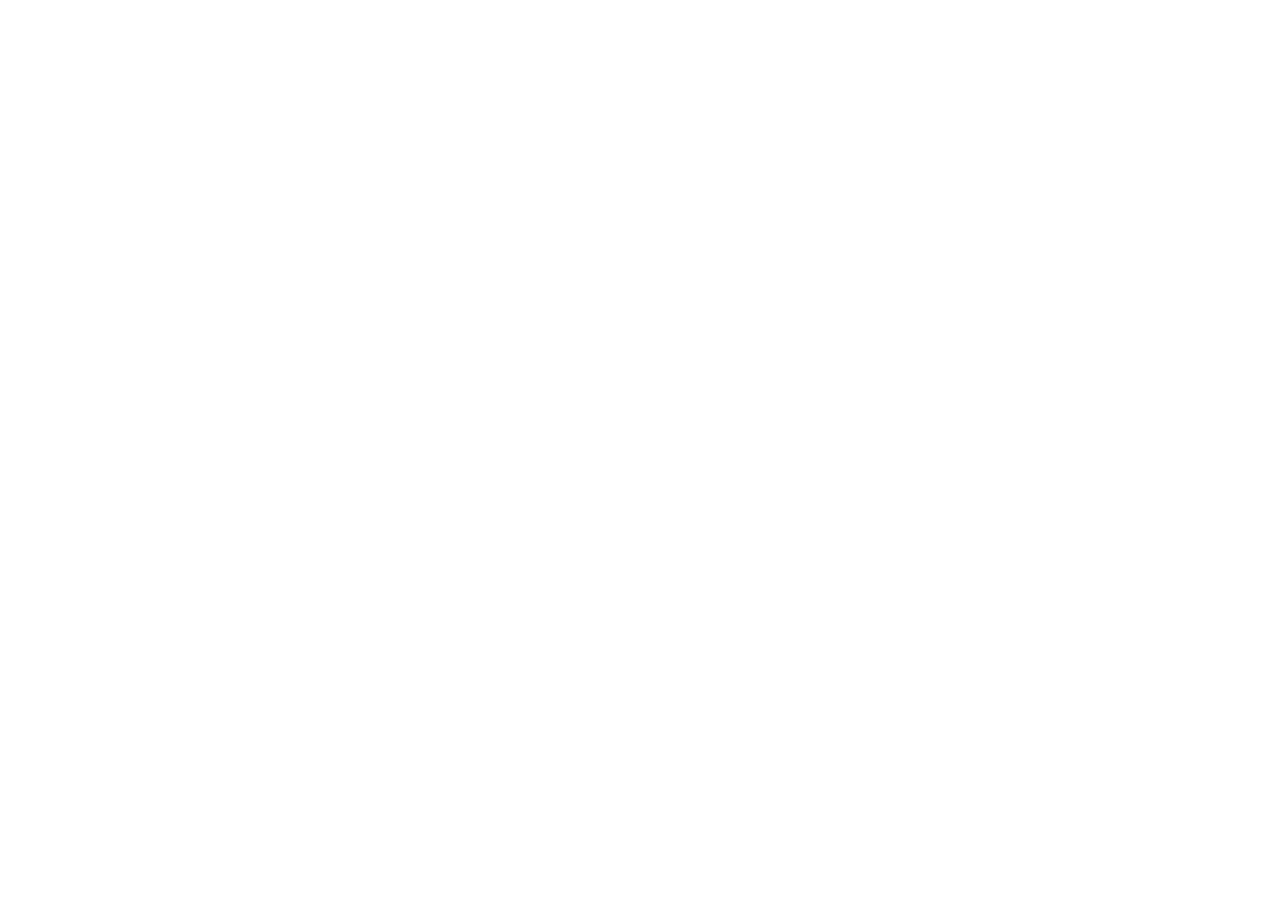
==== catalogKitchen.html @ 43ab839f "adaptiv" ====
<!DOCTYPE html>
<html lang="ru">
<head>
    <meta charset="UTF-8">
    <meta name="viewport" content="width=device-width, initial-scale=1.0">
    <title>Готовые кухни</title>
</head>
<body>
    
</body>
</html>
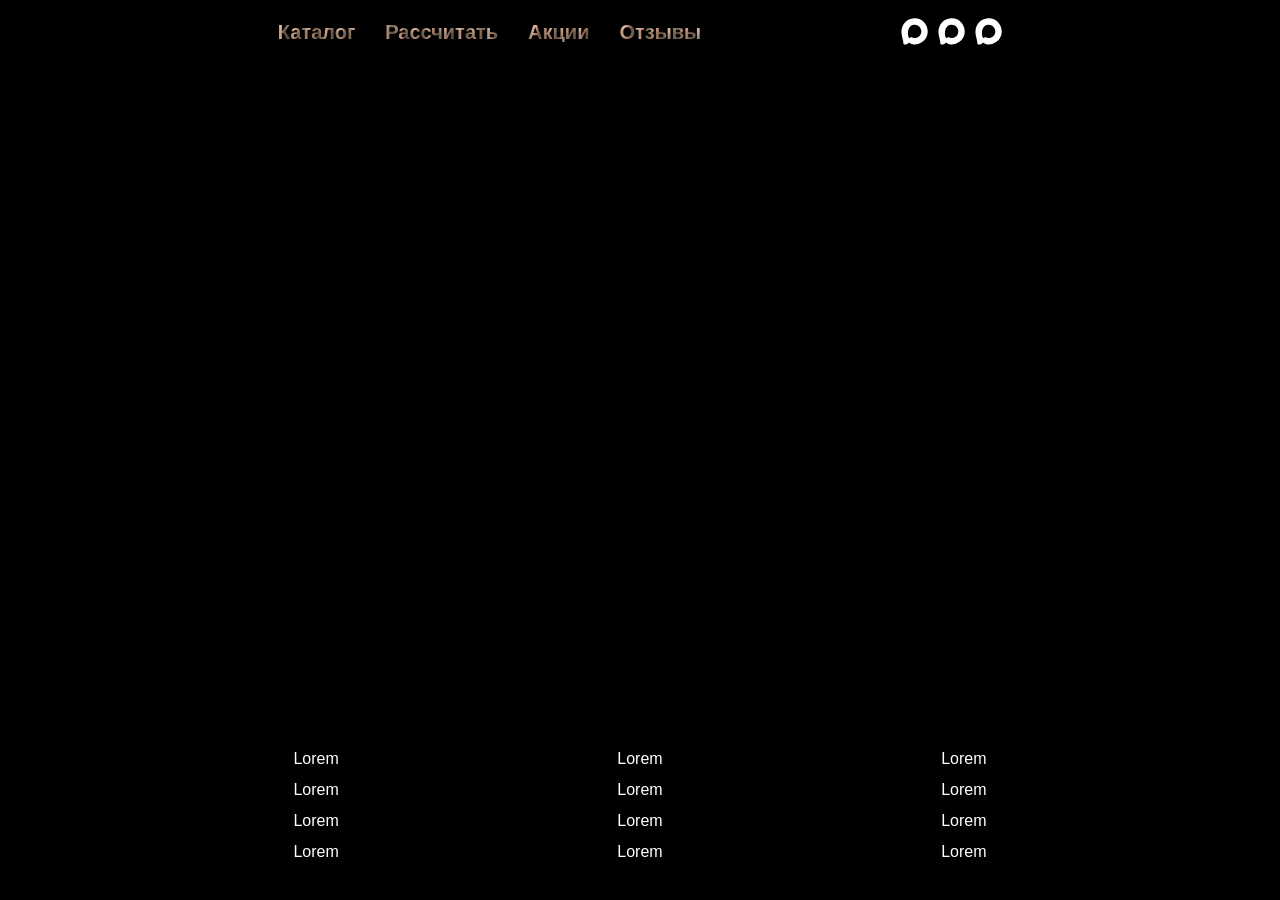
==== commit 25e2c4fb: "page" ====
--- a/catalogKitchen.html
+++ b/catalogKitchen.html
@@ -1,11 +1,72 @@
 <!DOCTYPE html>
 <html lang="ru">
+
 <head>
     <meta charset="UTF-8">
     <meta name="viewport" content="width=device-width, initial-scale=1.0">
+    <link rel="stylesheet" href="css/reset.css">
+    <link rel="stylesheet" href="css/header.css">
+    <link rel="stylesheet" href="css/catalog-page.css">
+    <link rel="stylesheet" href="css/footer.css">
+
     <title>Готовые кухни</title>
 </head>
-<body>
-    
+
+<body class="body">
+    <div class="wrapper">
+        <header class="header">
+            <div class="container">
+                <div class="header__wrapper">
+                    <nav class="nav">
+                        <ul class="nav__anchor">
+                            <li class="anchor__item"><a class="anchor__item-link" href="#">Каталог</a></li>
+                            <li class="anchor__item"><a class="anchor__item-link" href="#">Рассчитать</a></li>
+                            <li class="anchor__item"><a class="anchor__item-link" href="#">Акции</a></li>
+                            <li class="anchor__item"><a class="anchor__item-link" href="#">Отзывы</a></li>
+                        </ul>
+                        <a class="burger-icon" href="#">
+                            <span></span>
+                        </a>
+                        <ul class="nav__list">
+                            <li class="nav__list-item"><a class="nav__list-link" href="#"><img class="nav__icon"
+                                        src="img/logo/Max_logo.svg" alt="МАХ"></a></li>
+                            <li class="nav__list-item"><a class="nav__list-link" href="#"><img class="nav__icon"
+                                        src="img/logo/Max_logo.svg" alt="МАХ"></a></li>
+                            <li class="nav__list-item"><a class="nav__list-link" href="#"><img class="nav__icon"
+                                        src="img/logo/Max_logo.svg" alt="МАХ"></a></li>
+                        </ul>
+                    </nav>
+                </div>
+            </div>
+        </header>
+        <main class="main"></main>
+        <footer class="footer">
+            <div class="container">
+                <div class="footer__wrapper">
+                    <ul class="footer__list">
+                        <li class="footer__list-item">Lorem</li>
+                        <li class="footer__list-item">Lorem</li>
+                        <li class="footer__list-item">Lorem</li>
+                        <li class="footer__list-item">Lorem</li>
+                    </ul>
+                    <ul class="footer__list">
+                        <li class="footer__list-item">Lorem</li>
+                        <li class="footer__list-item">Lorem</li>
+                        <li class="footer__list-item">Lorem</li>
+                        <li class="footer__list-item">Lorem</li>
+                    </ul>
+                    <ul class="footer__list">
+                        <li class="footer__list-item">Lorem</li>
+                        <li class="footer__list-item">Lorem</li>
+                        <li class="footer__list-item">Lorem</li>
+                        <li class="footer__list-item">Lorem</li>
+                    </ul>
+                </div>
+            </div>
+        </footer>
+    </div>
+
+    <script src="JS/catalog-page.js"></script>
 </body>
+
 </html>
--- a/css/header.css
+++ b/css/header.css
@@ -0,0 +1,74 @@
+.header {
+    width: 100%;
+    height: auto;
+    font-family: "Montserrat", sans-serif;
+}
+
+
+.header__wrapper {
+    padding: 18px;
+}
+
+.nav {
+    display: flex;
+    flex-direction: row;
+    align-items: center;
+    justify-content: center;
+    gap: 100px;
+
+}
+
+.nav__anchor {
+    display: flex;
+    flex-direction: row;
+    justify-content: center;
+    align-items: center;
+    gap: 30px;
+    font-size: 20px;
+    font-weight: 600;
+    color: transparent;
+    background-clip: text;
+    -webkit-background-clip: text;
+    background-image: repeating-linear-gradient(90deg, rgb(219, 196, 174) 0px, rgb(245 184 154) 3px, rgb(207 165 136 / 82%) 6px, rgb(137 115 95) 10px, rgb(233, 189, 158) 15px);
+    text-shadow: 3px 3px 5px rgba(0, 0, 0, 0.6);
+}
+
+.anchor__item {}
+
+.anchor__item-link {}
+
+.nav__text {
+    font-size: 25px;
+    font-weight: 600;
+    color: transparent;
+    background-clip: text;
+    -webkit-background-clip: text;
+    background-image: repeating-linear-gradient(90deg, rgb(219, 196, 174) 0px, rgb(245 184 154) 3px, rgb(207 165 136 / 82%) 6px, rgb(137 115 95) 10px, rgb(233, 189, 158) 15px);
+    text-shadow: 3px 3px 5px rgba(0, 0, 0, 0.6);
+}
+
+.nav__town {
+    font-size: 20px;
+    font-weight: 600;
+    color: transparent;
+    background-clip: text;
+    -webkit-background-clip: text;
+    background-image: repeating-linear-gradient(90deg, rgb(219, 196, 174) 0px, rgb(245 184 154) 3px, rgb(207 165 136 / 82%) 6px, rgb(137 115 95) 10px, rgb(233, 189, 158) 15px);
+    text-shadow: 3px 3px 5px rgba(0, 0, 0, 0.6);
+}
+
+
+.nav__list {
+    display: flex;
+    flex-direction: row;
+    gap: 10px;
+
+}
+
+.nav__list-item {}
+
+.nav__list-link {}
+
+.nav__icon {
+    width: 27px;
+}
--- a/css/catalog-page.css
+++ b/css/catalog-page.css
@@ -0,0 +1,25 @@
+.body {
+    background:black;
+}
+
+.wrapper {
+    min-height: 100vh;
+    width: 100%;
+    overflow: hidden;
+    display: flex;
+    flex-direction: column;
+}
+
+.container {
+    width: 100%;
+    max-width: 1150px;
+    margin: 0 auto;
+}
+
+.main {
+    flex: 1 1 auto;
+    display: flex;
+    flex-direction: column;
+}
+/* ============================= */
+
--- a/css/footer.css
+++ b/css/footer.css
@@ -0,0 +1,23 @@
+.footer {
+    color: white;
+    font-family: "Montserrat", sans-serif;
+    font-weight: 300;
+    letter-spacing: 10%;
+}
+
+.footer__wrapper {
+    display: flex;
+    flex-direction: row;
+    justify-content: space-evenly;
+    align-items: center;
+    gap: 50px;
+    padding: 40px 0 40px 0;
+}
+
+.footer__list {
+    display: flex;
+    flex-direction: column;
+    gap: 15px;
+}
+
+.footer__list-item {}
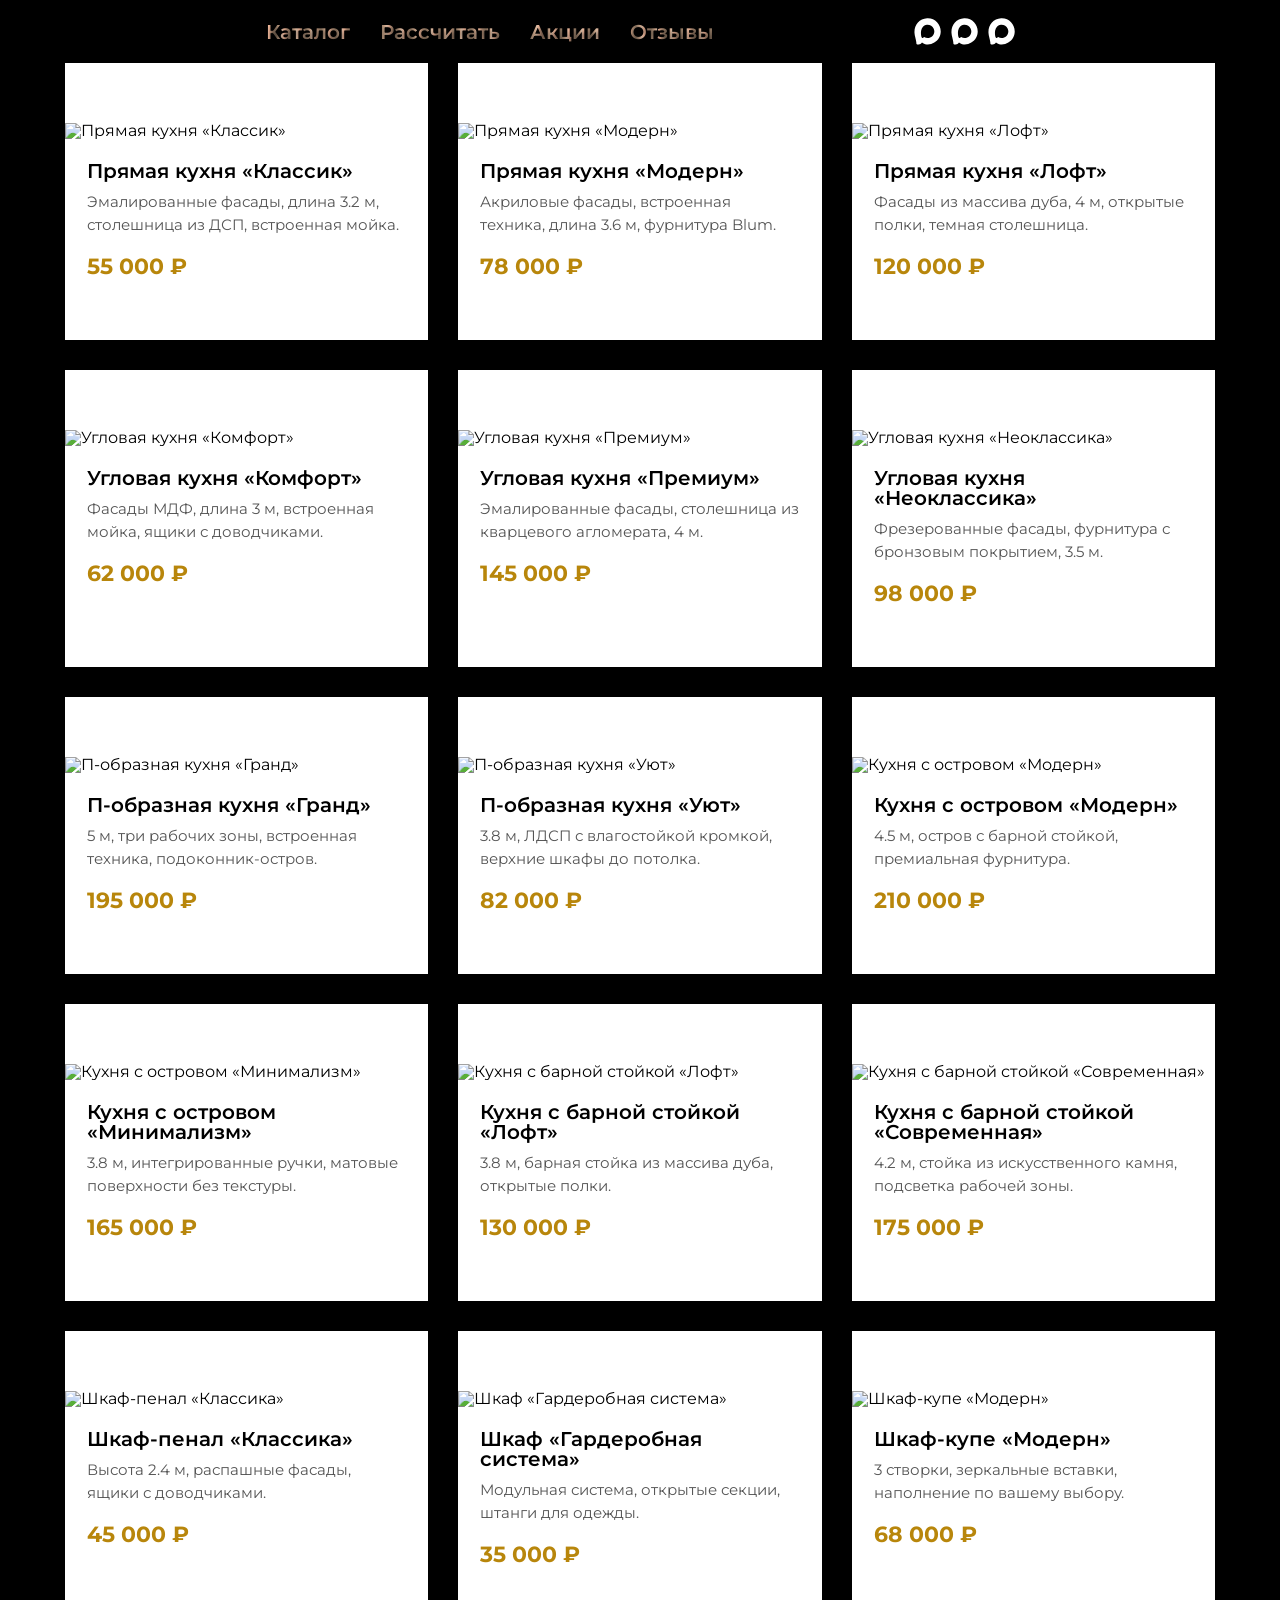
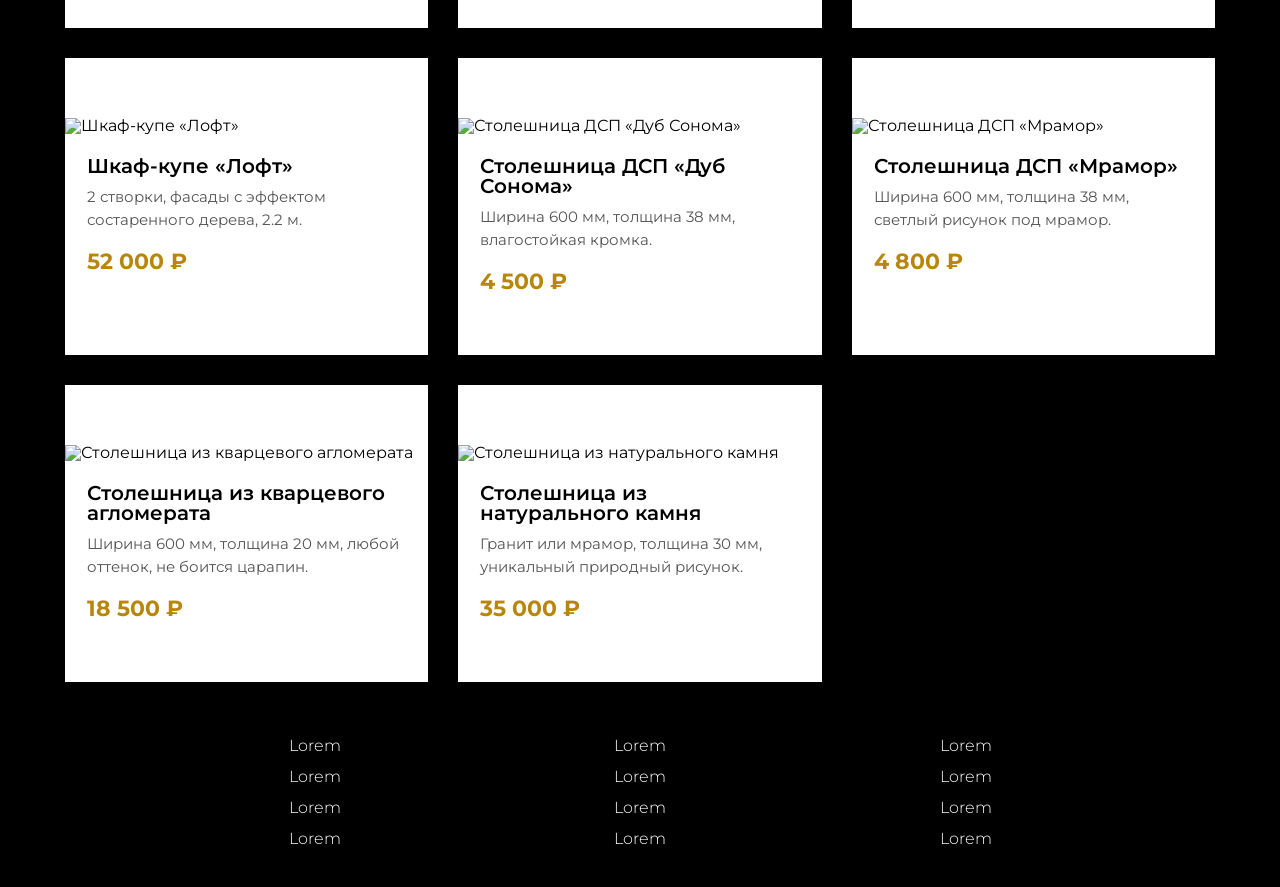
==== commit c04ce4ce: "render" ====
--- a/catalogKitchen.html
+++ b/catalogKitchen.html
@@ -8,7 +8,18 @@
     <link rel="stylesheet" href="css/header.css">
     <link rel="stylesheet" href="css/catalog-page.css">
     <link rel="stylesheet" href="css/footer.css">
-
+    <link rel="preconnect" href="https://fonts.googleapis.com">
+    <link rel="preconnect" href="https://fonts.gstatic.com" crossorigin>
+    <link href="https://fonts.googleapis.com/css2?family=Montserrat:ital,wght@0,100..900;1,100..900&display=swap"
+        rel="stylesheet">
+    <!-- ------------------------------------------ -->
+    <link
+        href="https://fonts.googleapis.com/css2?family=Cormorant+Garamond:ital,wght@0,300..700;1,300..700&display=swap"
+        rel="stylesheet">
+    <!-- ------------------------------------------ -->
+    <link
+        href="https://fonts.googleapis.com/css2?family=Ubuntu:ital,wght@0,300;0,400;0,500;0,700;1,300;1,400;1,500;1,700&display=swap"
+        rel="stylesheet">
     <title>Готовые кухни</title>
 </head>
 
@@ -39,7 +50,19 @@
                 </div>
             </div>
         </header>
-        <main class="main"></main>
+        <!-- =============================== -->
+        <main class="main">
+            <section class="hero">
+                <div class="container">
+                    <div class="hero__wrapper" id="heroWrapper">
+                    </div>
+                </div>
+            </section>
+            <div class="catalog__back">
+                <a href="index.html" class="catalog__back-link">← Вернуться на главную</a>
+            </div>
+        </main>
+        <!-- =============================== -->
         <footer class="footer">
             <div class="container">
                 <div class="footer__wrapper">
@@ -66,6 +89,7 @@
         </footer>
     </div>
 
+    <script src="JS/catalog-data.js"></script>
     <script src="JS/catalog-page.js"></script>
 </body>
 
--- a/css/catalog-page.css
+++ b/css/catalog-page.css
@@ -1,5 +1,5 @@
 .body {
-    background:black;
+    background: black;
 }
 
 .wrapper {
@@ -21,5 +21,56 @@
     display: flex;
     flex-direction: column;
 }
+
+.catalog__card {
+    padding: 60px 0 40px;
+    background: #fff;
+    flex: 1;
+    font-family: "Montserrat", sans-serif;
+}
+
 /* ============================= */
 
+.hero__wrapper {
+    display: grid;
+    grid-template-columns: repeat(3, 1fr); /* 3 колонки на десктопе */
+    gap: 30px;
+    height: 100%;
+}
+
+.catalog__card-body {
+    padding: 22px;
+    display: flex;
+    flex-direction: column;
+    flex: 1; /* Чтобы все карточки были одинаковой высоты */
+}
+
+.catalog__card-title {
+    font-size: 20px;
+    font-weight: 600;
+    margin-bottom: 10px;
+}
+
+.catalog__card-desc {
+    font-size: 15px;
+    color: #555;
+    line-height: 1.5;
+    margin-bottom: 20px;
+    flex: 1; /* Прижимает цену к низу */
+}
+
+.catalog__card-price {
+    font-size: 22px;
+    font-weight: 700;
+    color: #b8860b; /* Золотистый цвет */
+    margin-top: auto;
+}
+
+/* Заглушка, если нет товаров */
+.catalog__empty {
+    grid-column: 1 / -1;
+    text-align: center;
+    font-size: 20px;
+    color: #888;
+    padding: 40px 0;
+}
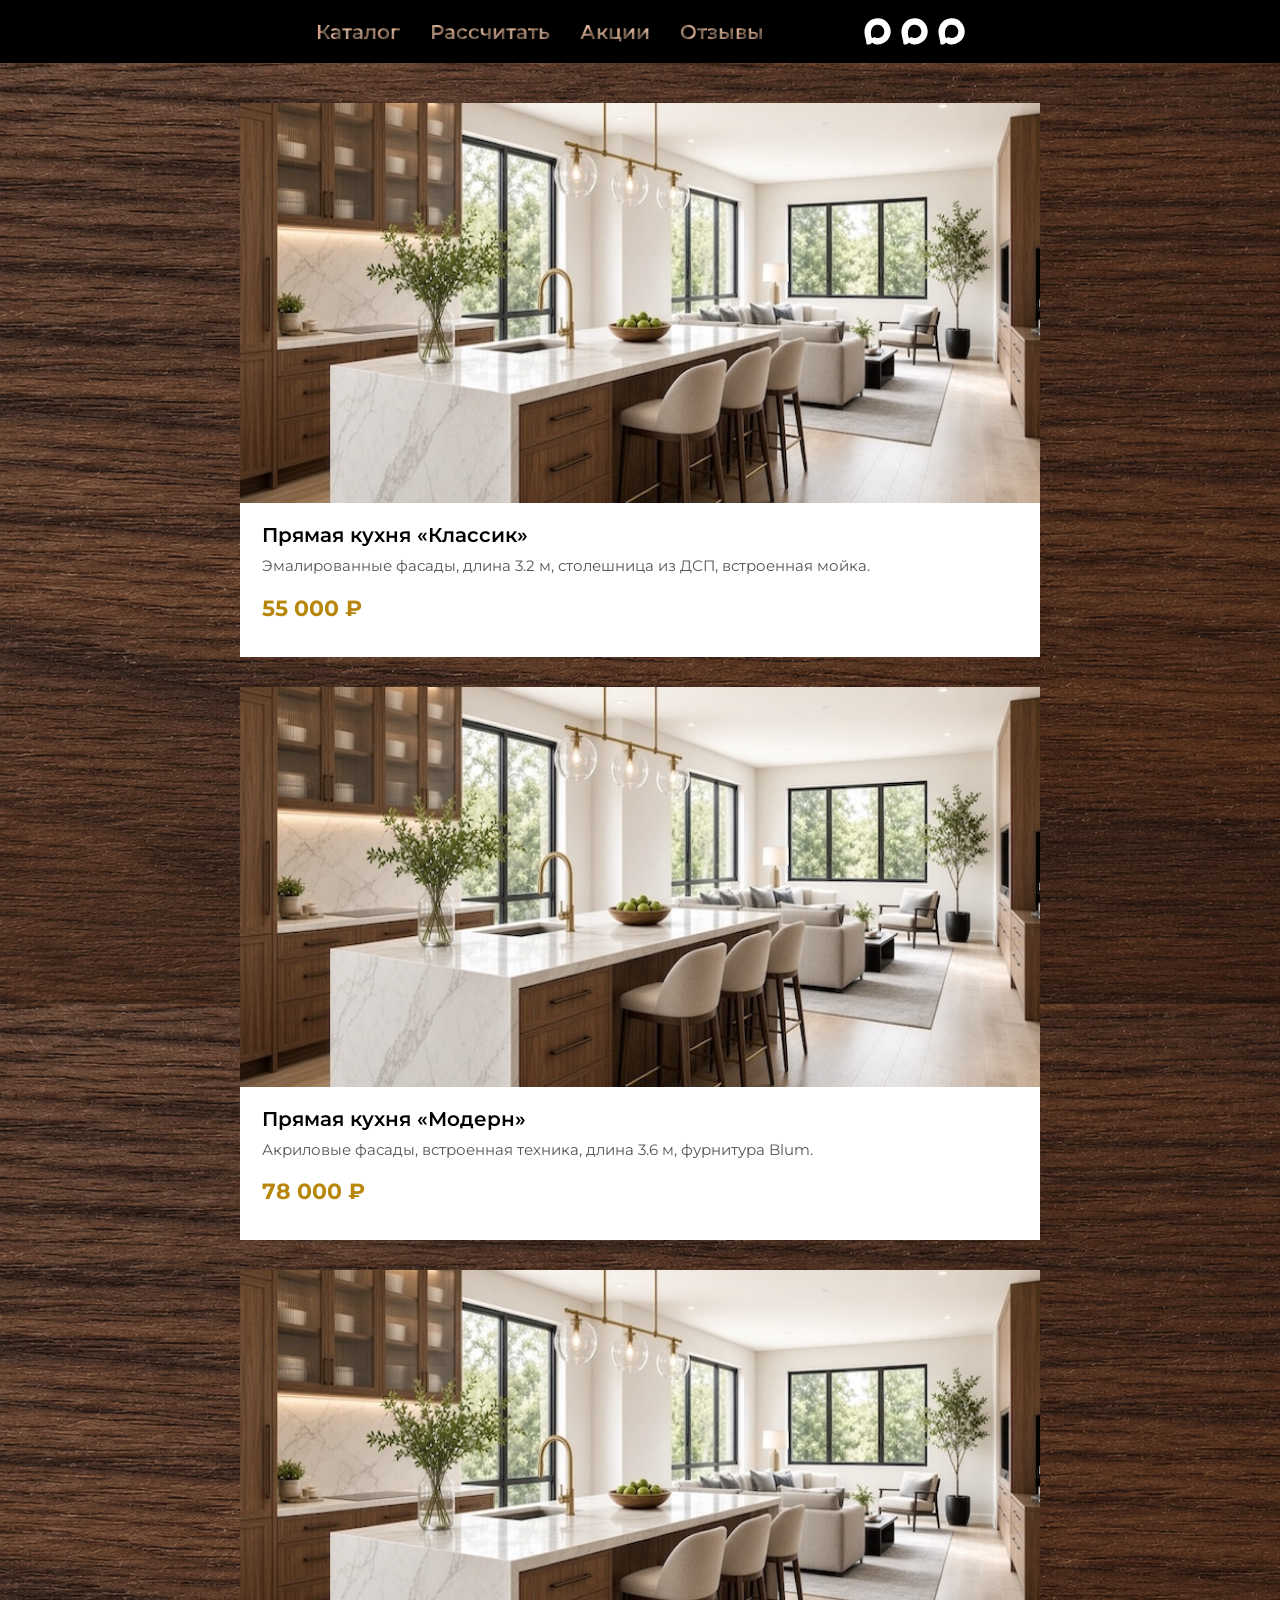
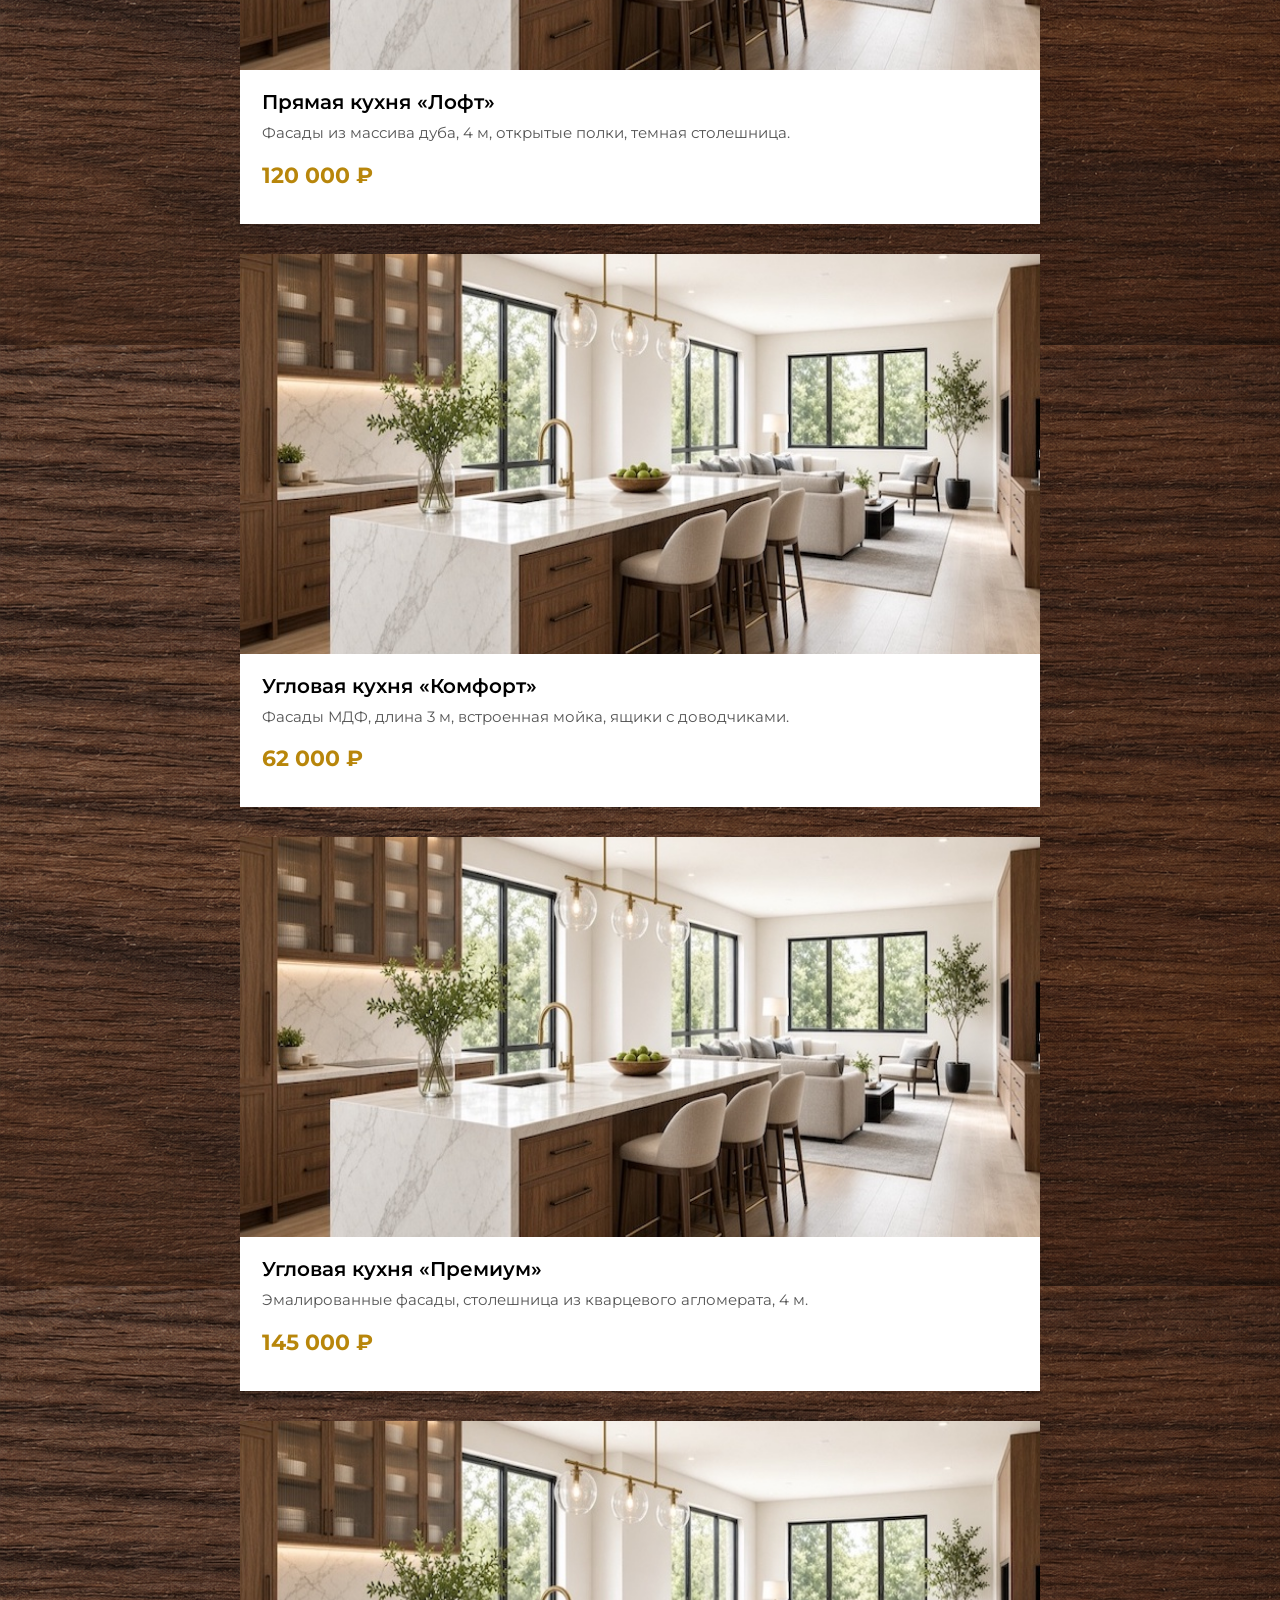
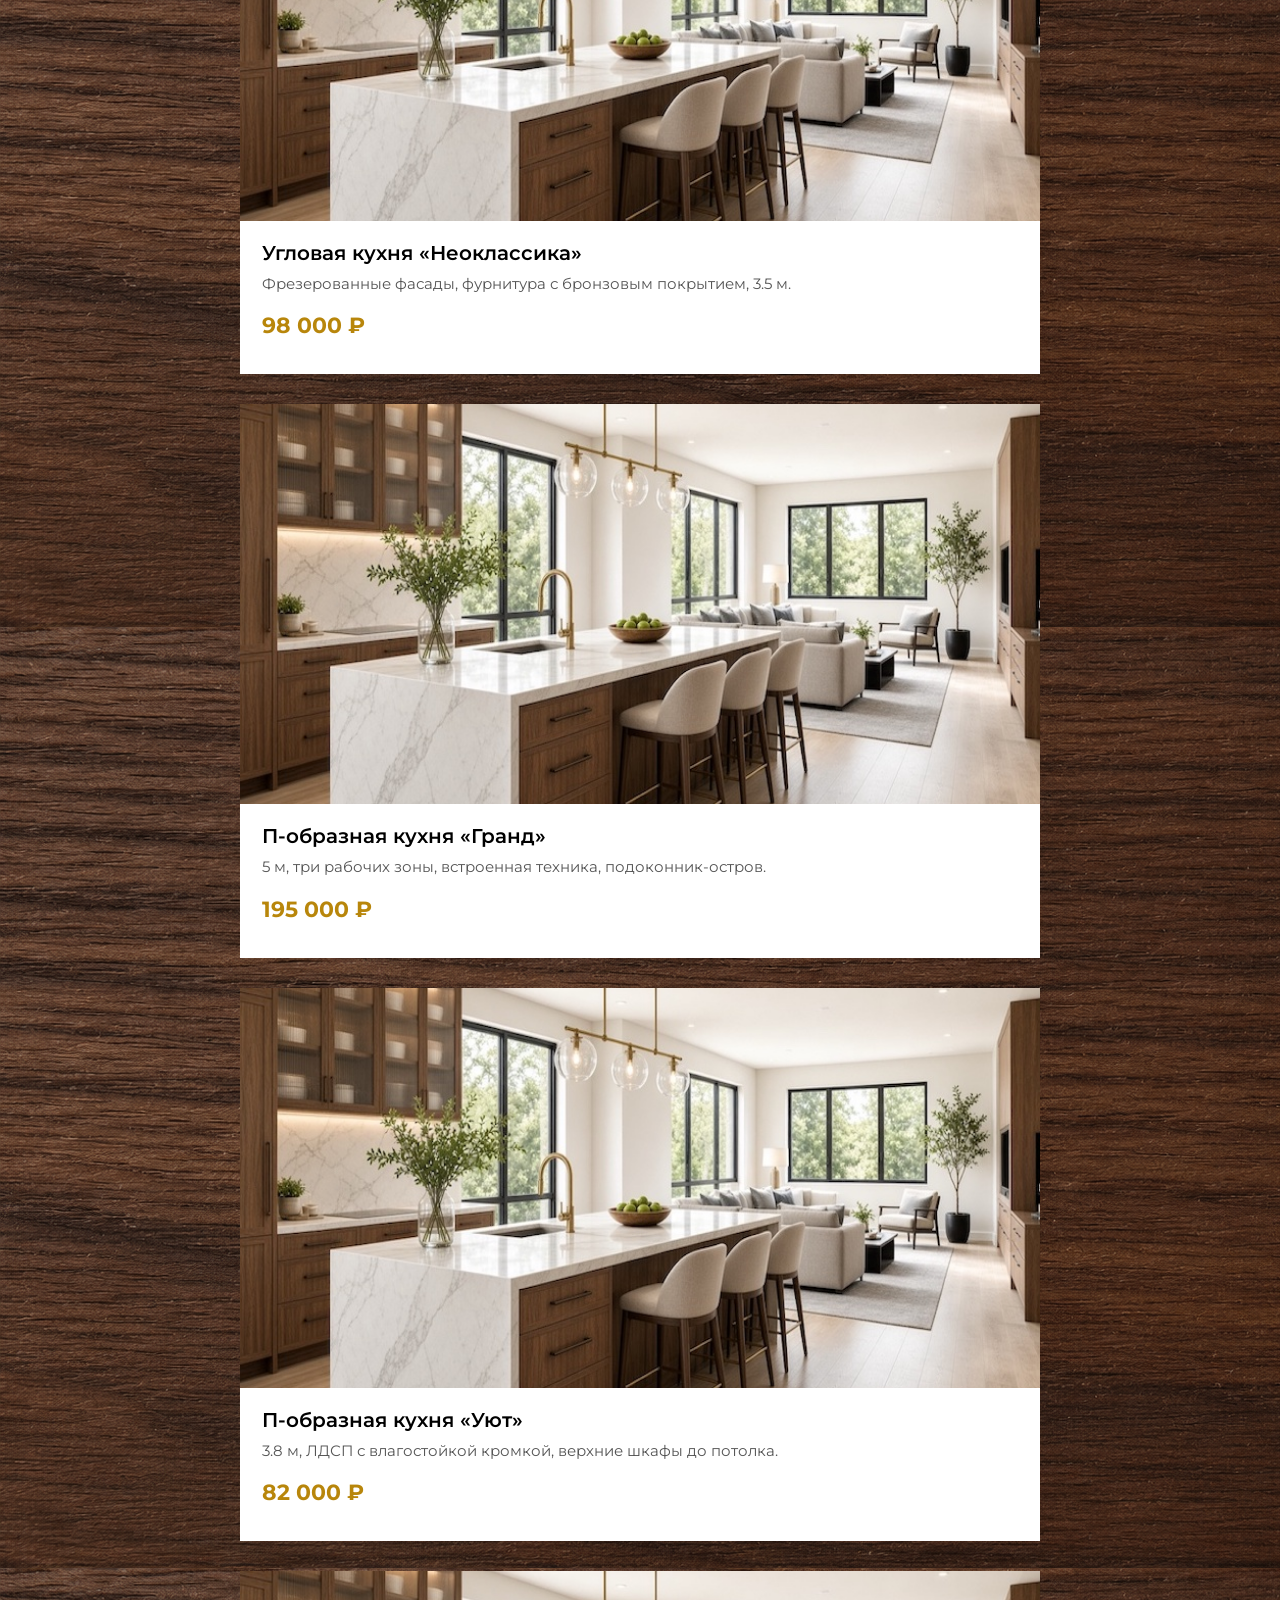
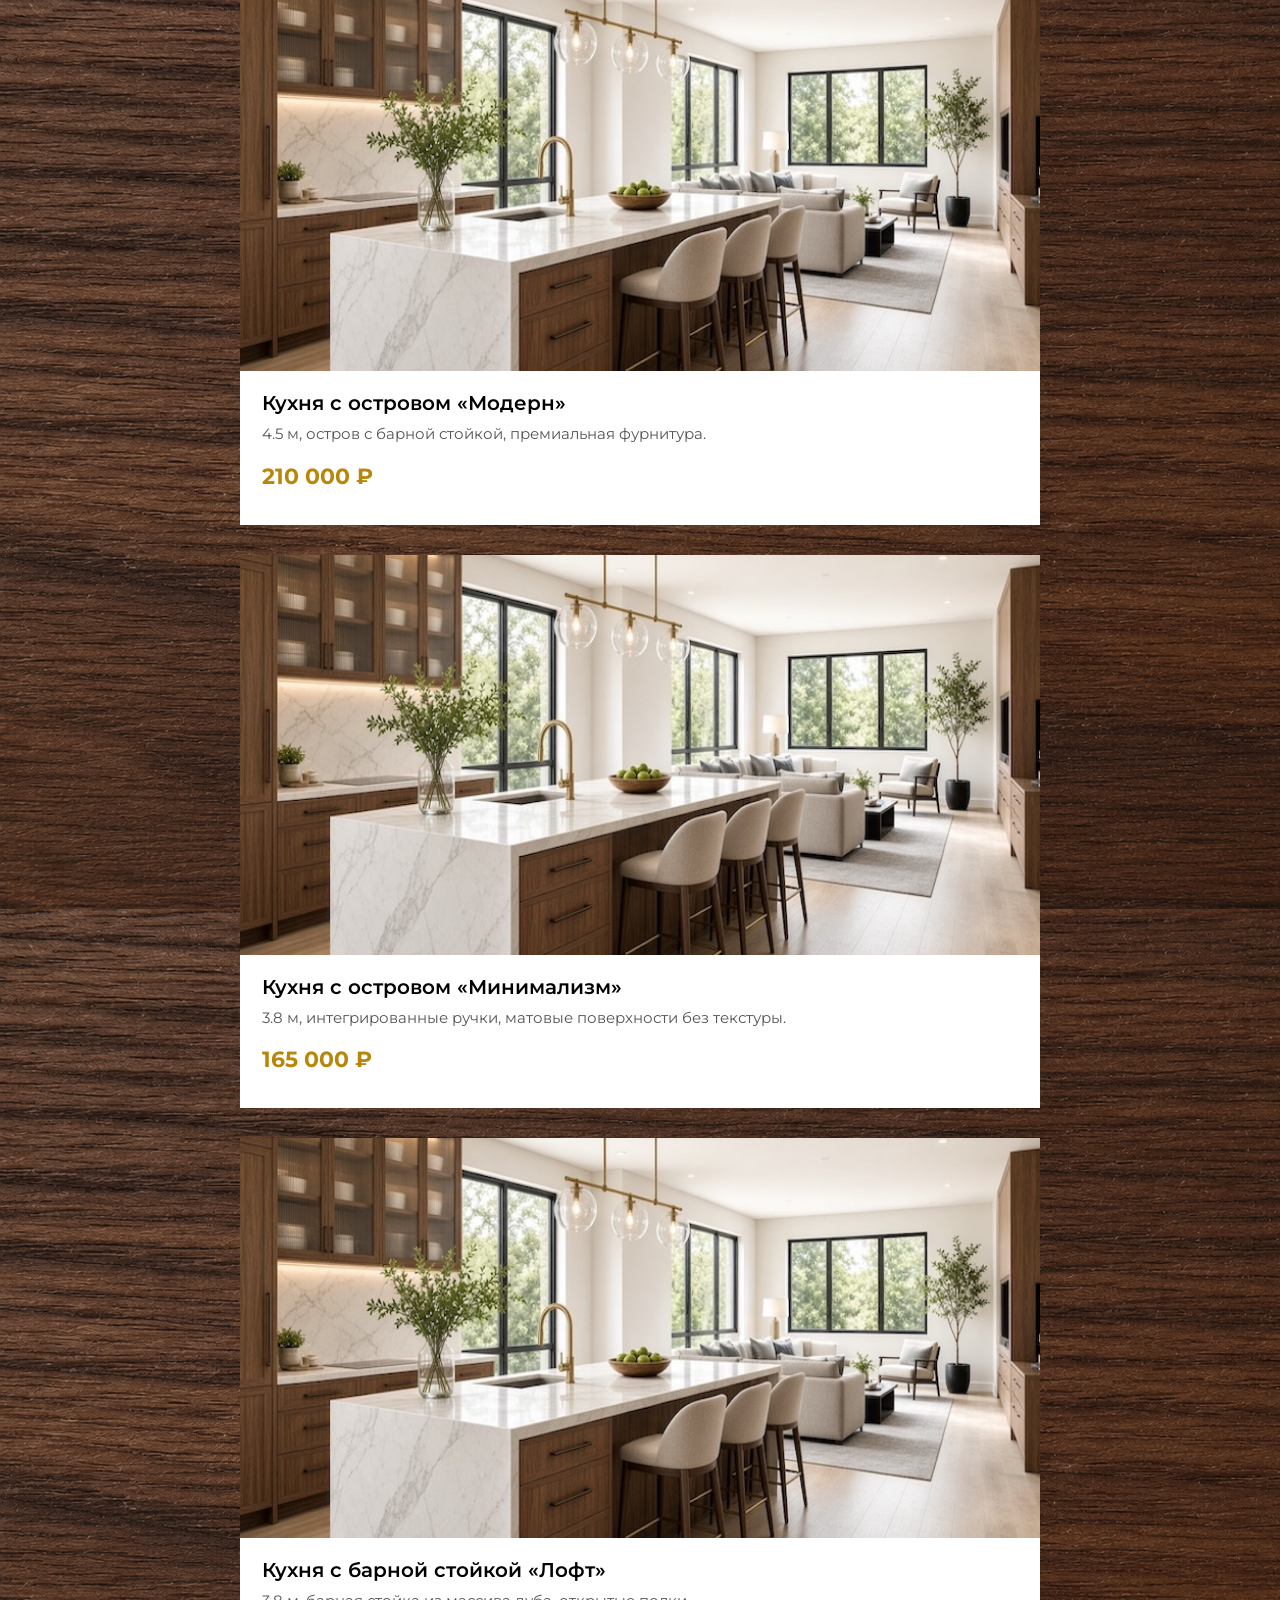
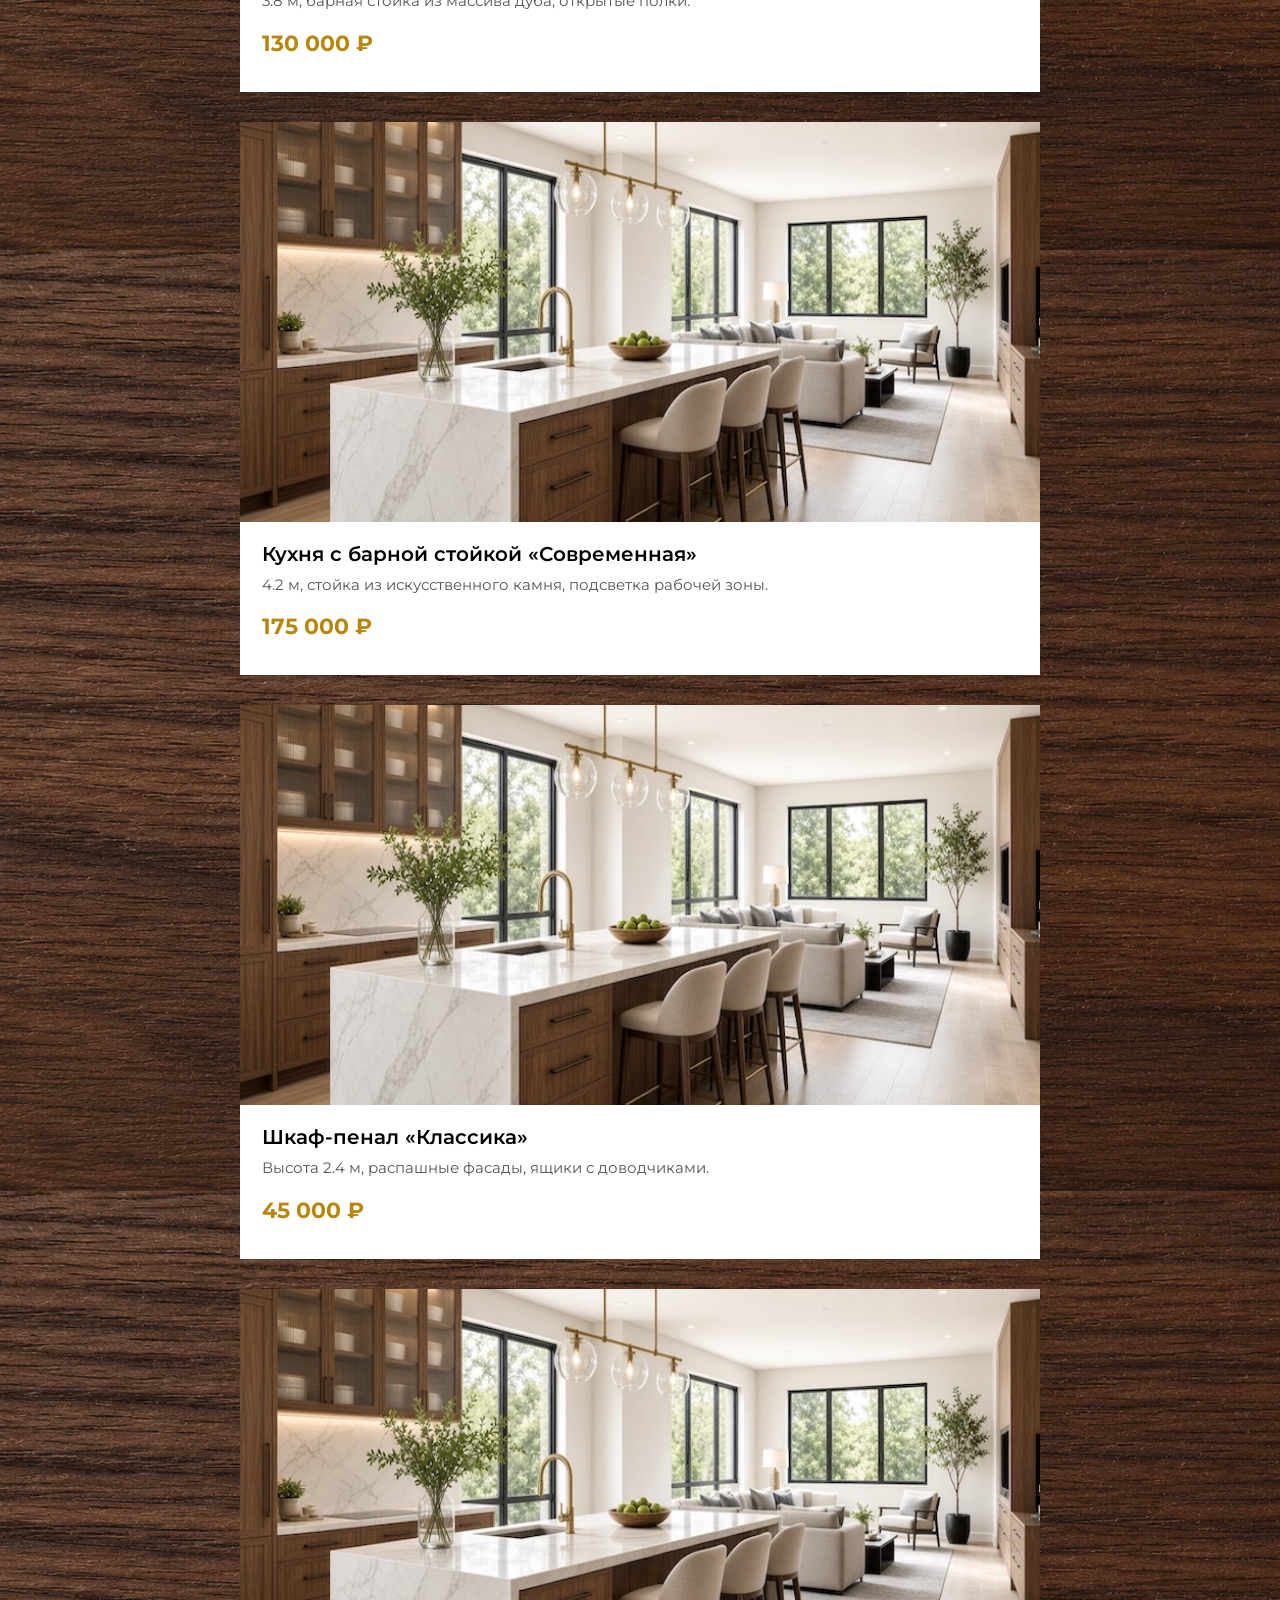
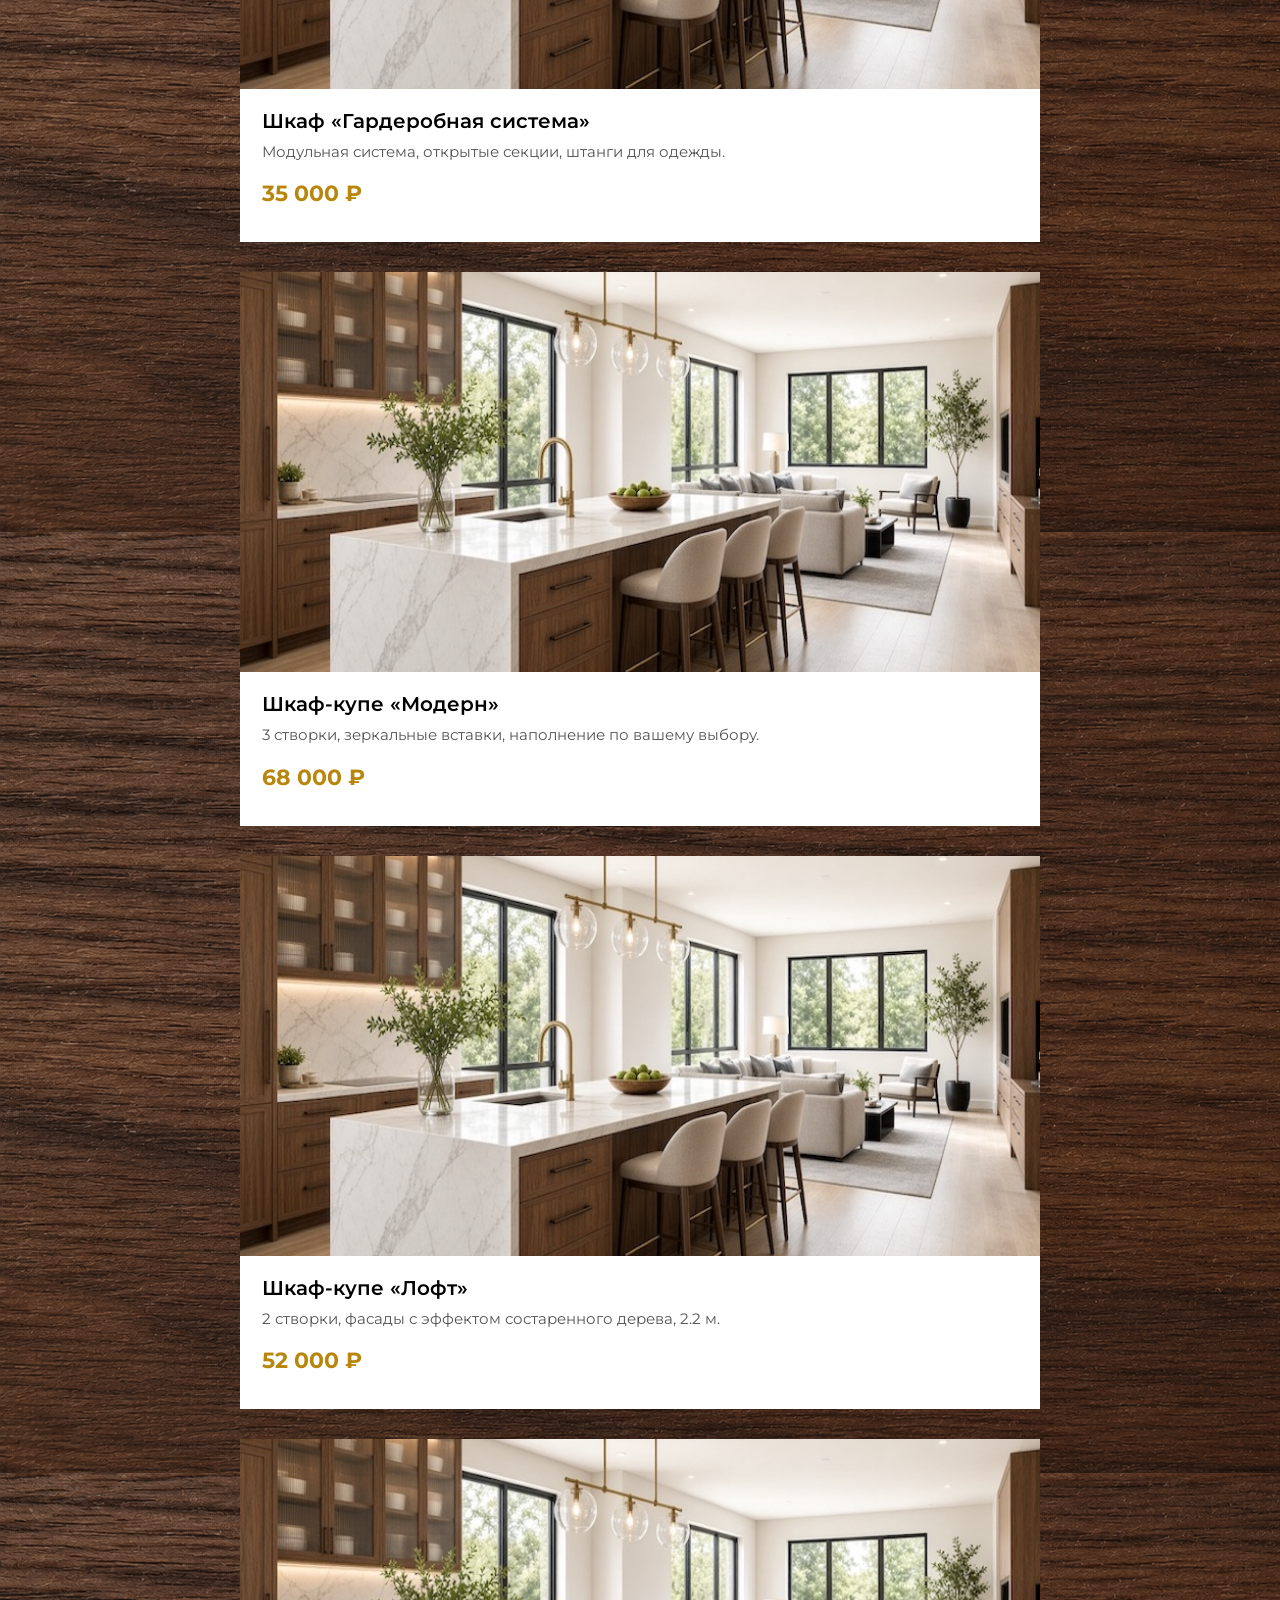
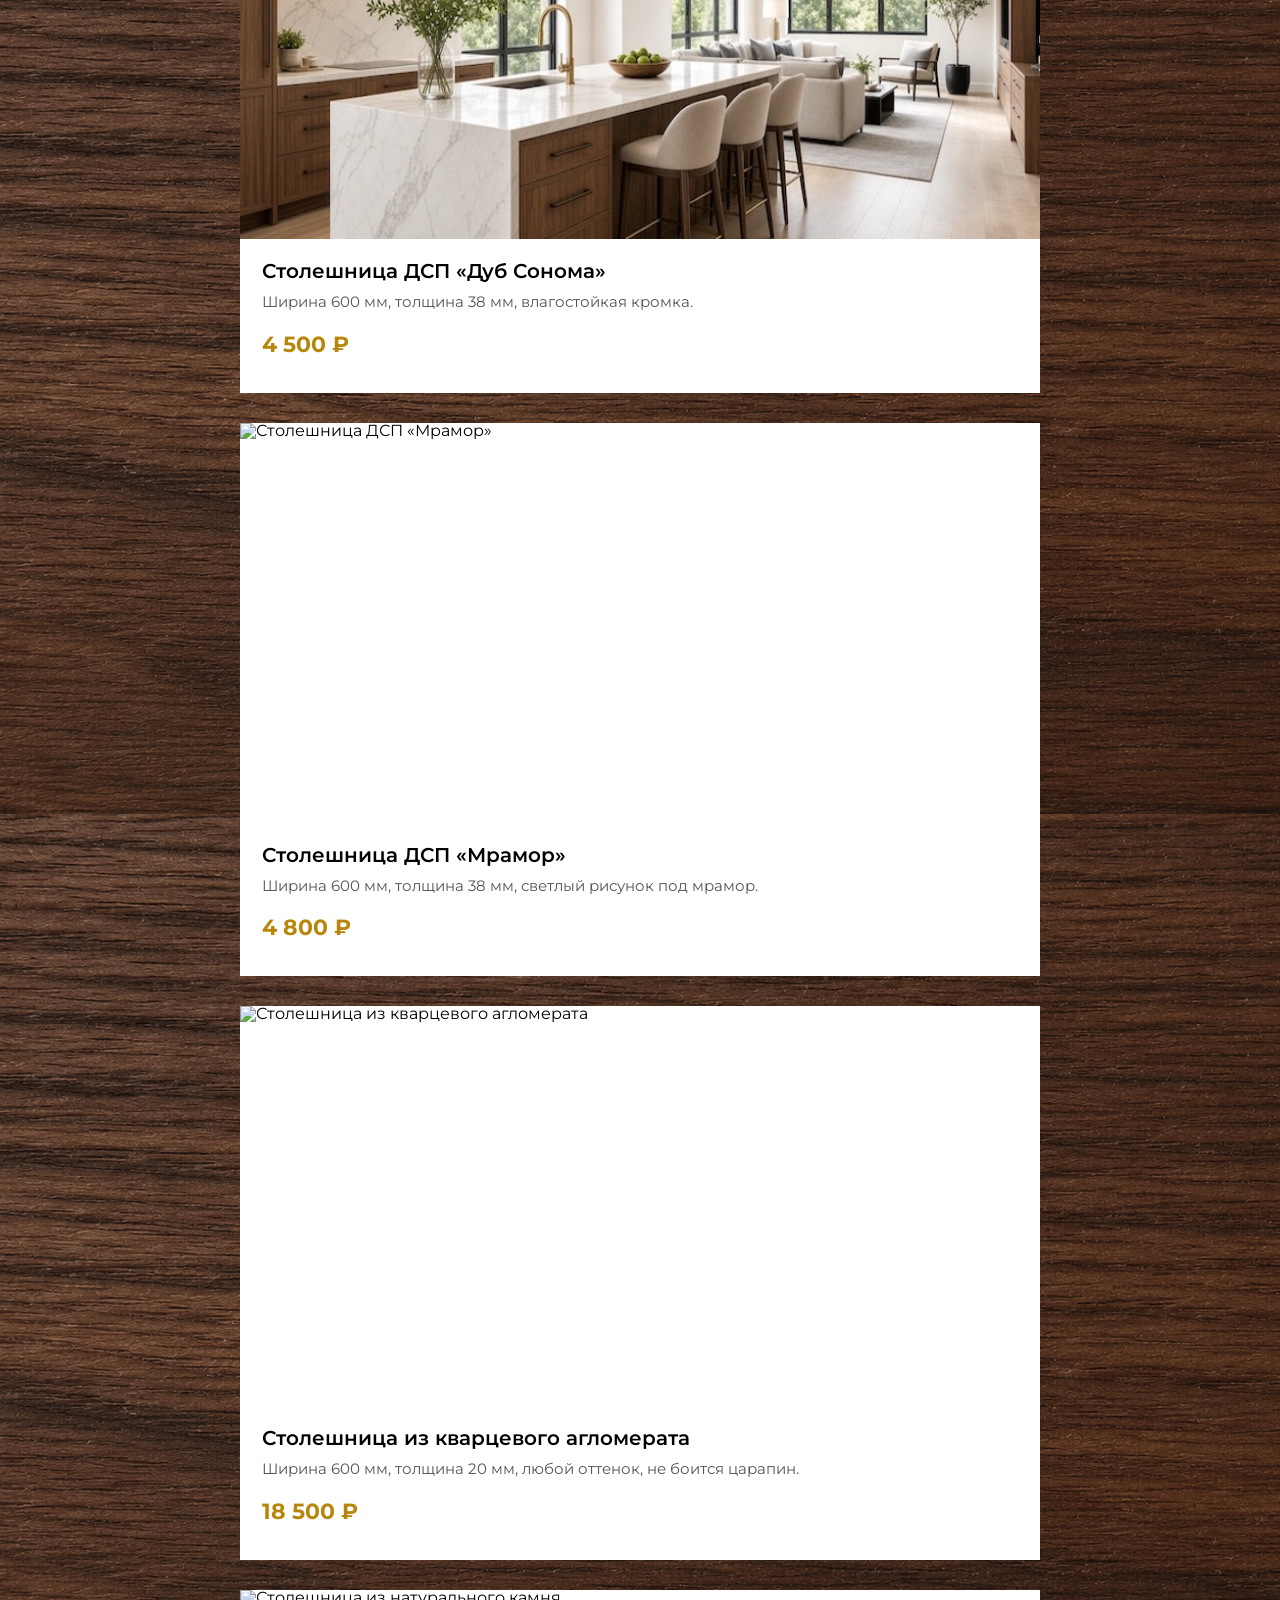
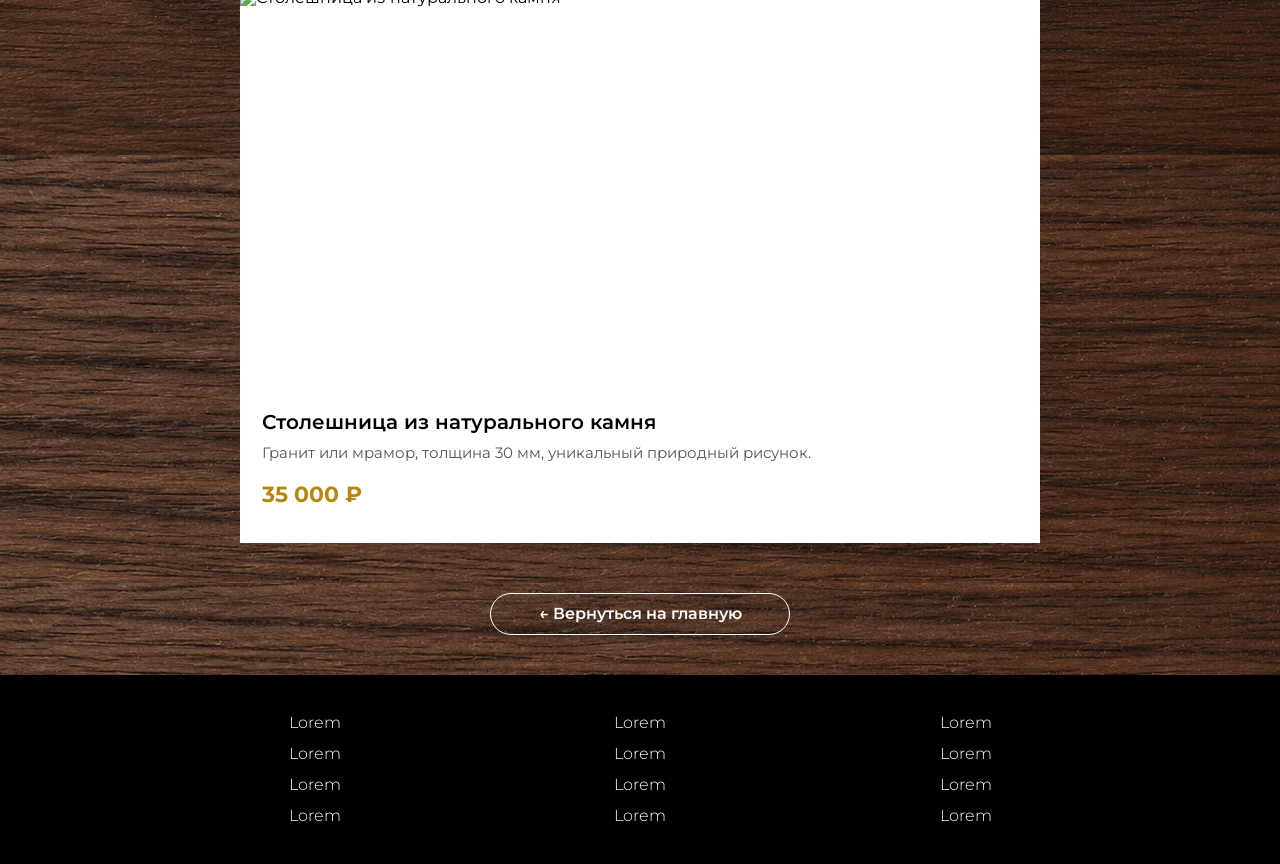
==== commit c8d12396: "catalog" ====
--- a/catalogKitchen.html
+++ b/catalogKitchen.html
@@ -91,6 +91,7 @@
 
     <script src="JS/catalog-data.js"></script>
     <script src="JS/catalog-page.js"></script>
+    <script src="JS/main.js"></script>
 </body>
 
 </html>
--- a/css/catalog-page.css
+++ b/css/catalog-page.css
@@ -20,29 +20,95 @@
     flex: 1 1 auto;
     display: flex;
     flex-direction: column;
+    background: url(../img/backgrounds/catalog-backwood.png);
 }
 
 .catalog__card {
-    padding: 60px 0 40px;
+    width: 100%;
+    padding: 0 0 15px;
     background: #fff;
-    flex: 1;
+    max-width: 800px;
     font-family: "Montserrat", sans-serif;
 }
 
+.catalog__card-img {
+    width: 100%;
+    height: 400px;
+    /* Чуть выше, раз карточка шире */
+    object-fit: cover;
+    display: block;
+}
+
 /* ============================= */
+.burger-icon {
+    display: none;
+    width: 50px;
+    height: 50px;
+    align-items: center;
+    justify-content: center;
+    z-index: 11;
+}
+
+.burger-icon span,
+.burger-icon span::before,
+.burger-icon span::after {
+    display: block;
+    width: 40px;
+    height: 3px;
+    border-radius: 100px;
+    background: white;
+    transition: all .5s;
+}
+
+.burger-icon span {
+    position: relative;
+}
+
+.burger-icon span::before,
+.burger-icon span::after {
+    content: '';
+    position: absolute;
+}
+
+.burger-icon span::before {
+    top: -8px;
+}
+
+.burger-icon span::after {
+    bottom: -8px;
+}
+
+.body--opened-menu .burger-icon span {
+    background: transparent;
+}
+
+.body--opened-menu .burger-icon span::before {
+    top: 0px;
+    transform: rotate(45deg);
+}
+
+.body--opened-menu .burger-icon span::after {
+    bottom: 0px;
+    transform: rotate(-45deg);
+}
+
+/* ============================= */
 
 .hero__wrapper {
-    display: grid;
-    grid-template-columns: repeat(3, 1fr); /* 3 колонки на десктопе */
+    display: flex;
+    justify-content: center;
+    align-items: center;
+    flex-direction: column;
     gap: 30px;
-    height: 100%;
+    padding: 40px 0;
 }
 
 .catalog__card-body {
     padding: 22px;
     display: flex;
     flex-direction: column;
-    flex: 1; /* Чтобы все карточки были одинаковой высоты */
+    flex: 1;
+    /* Чтобы все карточки были одинаковой высоты */
 }
 
 .catalog__card-title {
@@ -56,13 +122,15 @@
     color: #555;
     line-height: 1.5;
     margin-bottom: 20px;
-    flex: 1; /* Прижимает цену к низу */
+    flex: 1;
+    /* Прижимает цену к низу */
 }
 
 .catalog__card-price {
     font-size: 22px;
     font-weight: 700;
-    color: #b8860b; /* Золотистый цвет */
+    color: #b8860b;
+    /* Золотистый цвет */
     margin-top: auto;
 }
 
@@ -73,4 +141,143 @@
     font-size: 20px;
     color: #888;
     padding: 40px 0;
+}
+
+.catalog__back {
+    display: flex;
+    justify-content: center;
+    text-align: center;
+    background: url(../img/backgrounds/catalog-backwood.png);
+    padding: 10px 0 40px;
+}
+
+.catalog__back-link {
+    display: flex;
+    justify-content: center;
+    width: 300px;
+    padding: 12px 32px;
+    border: 1px solid #ffffff;
+    border-radius: 50px;
+    font-family: "Montserrat", sans-serif;
+    font-size: 16px;
+    font-weight: 600;
+    color: #ffffff;
+    text-decoration: none;
+    transition: all 0.3s ease;
+}
+
+.catalog__back-link:hover {
+    background: #222;
+    color: #fff;
+}
+
+/* ====================================== */
+
+@media (max-width: 660px) {
+
+    .burger-icon {
+        display: flex;
+    }
+
+    .body--opened-menu {
+        overflow: hidden;
+    }
+
+    .header {
+        position: relative;
+        top: 0;
+        left: 0;
+        width: 100%;
+        background: black;
+        z-index: 11;
+    }
+
+    .nav__anchor {
+        display: none;
+        position: fixed;
+        top: 0;
+        left: 0;
+        right: 0;
+        bottom: 0;
+        background: black;
+        flex-direction: column;
+        justify-content: start;
+        align-items: center;
+        gap: 60px;
+        margin: 0;
+        padding: 130px 20px 20px;
+        transform: translateY(100%);
+        transition: transform 0.4s ease;
+        visibility: visible;
+        z-index: 10;
+        font-size: 24px;
+        text-shadow: none;
+    }
+
+    .body--opened-menu .nav__anchor {
+        display: flex;
+        transform: translateY(0);
+        flex-direction: column;
+        background: wheat;
+        color: black;
+        justify-content: flex-start;
+        font-size: 26px;
+        gap: 60px;
+        text-shadow: none;
+    }
+
+    .body--opened-menu .nav__anchor .anchor__item-link {
+        color: black;
+        background: none;
+        -webkit-background-clip: unset;
+        background-clip: unset;
+        text-shadow: none;
+    }
+
+    /* ----------------- */
+
+    .nav {
+        gap: 100px;
+    }
+
+    .nav__text {
+        font-size: 16px;
+    }
+
+    .nav__town {
+        font-size: 16px;
+    }
+
+    .nav__icon {
+        width: 35px;
+    }
+
+    .nav__list-item {
+        width: 35px;
+    }
+}
+
+/* =============================== */
+
+@media (max-width: 600px) {
+    .hero__wrapper {
+        padding: 20px 15px;
+        /* Отступы по бокам для мобилок */
+    }
+
+    .catalog__card-img {
+        height: 250px;
+        /* Уменьшаем высоту картинок на телефонах */
+    }
+
+    .catalog__card-body {
+        padding: 15px;
+        /* Чуть меньше внутренние отступы */
+    }
+
+    .catalog__back-link {
+        width: 100%;
+        /* Кнопка "Назад" будет тянуться по ширине экрана */
+        max-width: 300px;
+    }
 }
